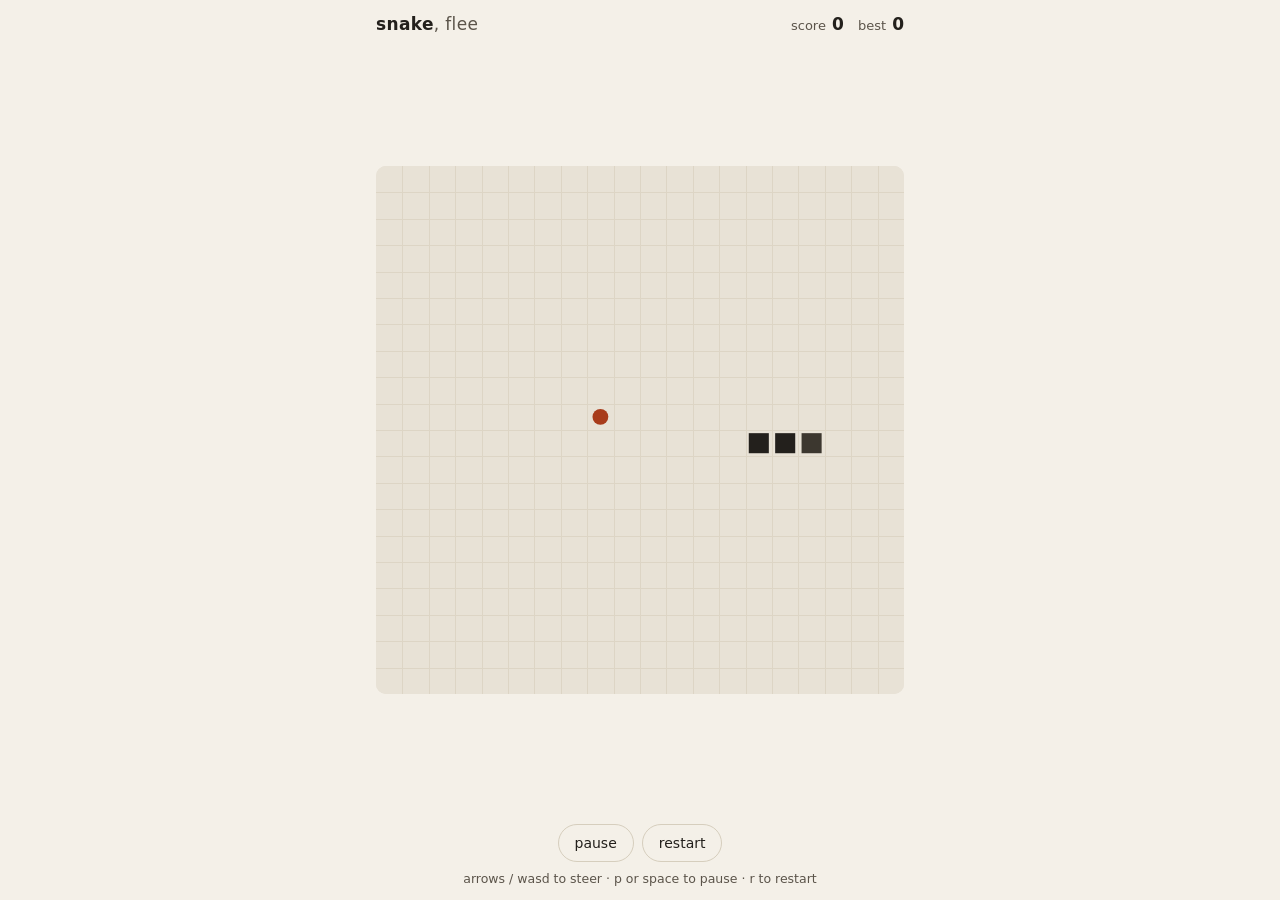
==== index.html @ 3b438651 "hud: live score, persisted best, pause and game-over overlay" ====
<!DOCTYPE html>
<html lang="en">
<head>
<meta charset="utf-8">
<meta name="viewport" content="width=device-width, initial-scale=1, viewport-fit=cover">
<title>snake, flee — the food runs away</title>
<link rel="stylesheet" href="style.css">
</head>
<body>
<main class="wrap">
  <header class="hud">
    <h1 class="title">snake<span class="title-dim">, flee</span></h1>
    <div class="scores">
      <span class="score"><span class="label">score</span> <b id="score">0</b></span>
      <span class="score"><span class="label">best</span> <b id="best">0</b></span>
    </div>
  </header>

  <div class="board" id="board">
    <div class="stage" id="stage">
      <canvas id="canvas" width="480" height="480" aria-label="Snake board"></canvas>
      <div class="overlay" id="overlay" hidden>
        <p class="over-title" id="overlayTitle">paused</p>
        <p class="over-line" id="overlayLine"></p>
        <p class="over-hint" id="overlayHint"></p>
      </div>
    </div>
  </div>

  <footer class="foot">
    <div class="controls">
      <button class="btn" id="pauseBtn" type="button">pause</button>
      <button class="btn" id="restartBtn" type="button">restart</button>
    </div>
    <p class="hint">arrows / wasd to steer &middot; p or space to pause &middot; r to restart</p>
  </footer>
</main>
<script src="app.js"></script>
</body>
</html>
---- style.css ----
/* Paper palette. Contrast is checked against the *adjacent* surface:
   ink #23201c on paper #f4f0e8 = 13.5:1; ink on board #e8e2d6 = 11.8:1;
   muted #5b544a on paper = 6.4:1; accent #a83c1b on board #e8e2d6 = 4.6:1
   (the food mark needs >=3:1, body text >=4.5:1 — both clear). */
:root {
  --paper: #f4f0e8;
  --board: #e8e2d6;
  --line: #d6cebd;
  --ink: #23201c;
  --muted: #5b544a;
  --accent: #a83c1b;
  --radius: 10px;
}

* { box-sizing: border-box; }

html, body {
  margin: 0;
  height: 100%;
}

body {
  background: var(--paper);
  color: var(--ink);
  font: 400 16px/1.45 ui-sans-serif, system-ui, -apple-system, "Segoe UI", Helvetica, Arial, sans-serif;
  -webkit-text-size-adjust: 100%;
}

/* The whole app is one non-scrolling column: HUD, square board, footer.
   The board takes whatever vertical space is left over (see .board). */
.wrap {
  height: 100%;
  max-width: 560px;
  margin: 0 auto;
  padding: max(12px, env(safe-area-inset-top)) 16px max(12px, env(safe-area-inset-bottom));
  display: flex;
  flex-direction: column;
  gap: 10px;
}

.hud {
  display: flex;
  align-items: baseline;
  justify-content: space-between;
  gap: 12px;
  flex: 0 0 auto;
}

.title {
  margin: 0;
  font-size: 17px;
  font-weight: 600;
  letter-spacing: 0.02em;
}
.title-dim { color: var(--muted); font-weight: 400; }

.scores {
  display: flex;
  gap: 14px;
  font-variant-numeric: tabular-nums;
}
.score { color: var(--muted); font-size: 13px; }
.score b { color: var(--ink); font-size: 17px; font-weight: 600; margin-left: 2px; }

.board {
  flex: 1 1 auto;
  min-height: 0;
  display: grid;
  place-items: center;
}

/* JS sets the pixel size each layout pass; these are only the pre-script
   defaults so nothing flashes oversized before the first frame. */
canvas {
  display: block;
  max-width: 100%;
  background: var(--board);
  border-radius: var(--radius);
  touch-action: none; /* swipes steer, they must not scroll or zoom */
}

.stage { position: relative; line-height: 0; }

/* Overlay sits on the board, never outside it, so nothing overlaps the HUD. */
.overlay {
  position: absolute;
  inset: 0;
  border-radius: var(--radius);
  background: rgba(244, 240, 232, 0.93);
  display: flex;
  flex-direction: column;
  align-items: center;
  justify-content: center;
  gap: 6px;
  line-height: 1.4;
  text-align: center;
  padding: 12px;
}
.overlay[hidden] { display: none; }
.over-title { margin: 0; font-size: 20px; font-weight: 600; }
.over-line { margin: 0; font-size: 15px; font-variant-numeric: tabular-nums; }
.over-hint { margin: 0; font-size: 13px; color: var(--muted); }

.foot {
  flex: 0 0 auto;
  display: flex;
  flex-direction: column;
  align-items: center;
  gap: 8px;
}

.controls { display: flex; gap: 8px; }

.btn {
  font: inherit;
  font-size: 14px;
  color: var(--ink);
  background: transparent;
  border: 1px solid var(--line);
  border-radius: 999px;
  padding: 7px 16px;
  min-height: 38px;
  cursor: pointer;
  touch-action: manipulation;
}
.btn:hover { background: var(--board); }
.btn:focus-visible { outline: 2px solid var(--accent); outline-offset: 2px; }

.hint {
  margin: 0;
  color: var(--muted);
  font-size: 12.5px;
  text-align: center;
}
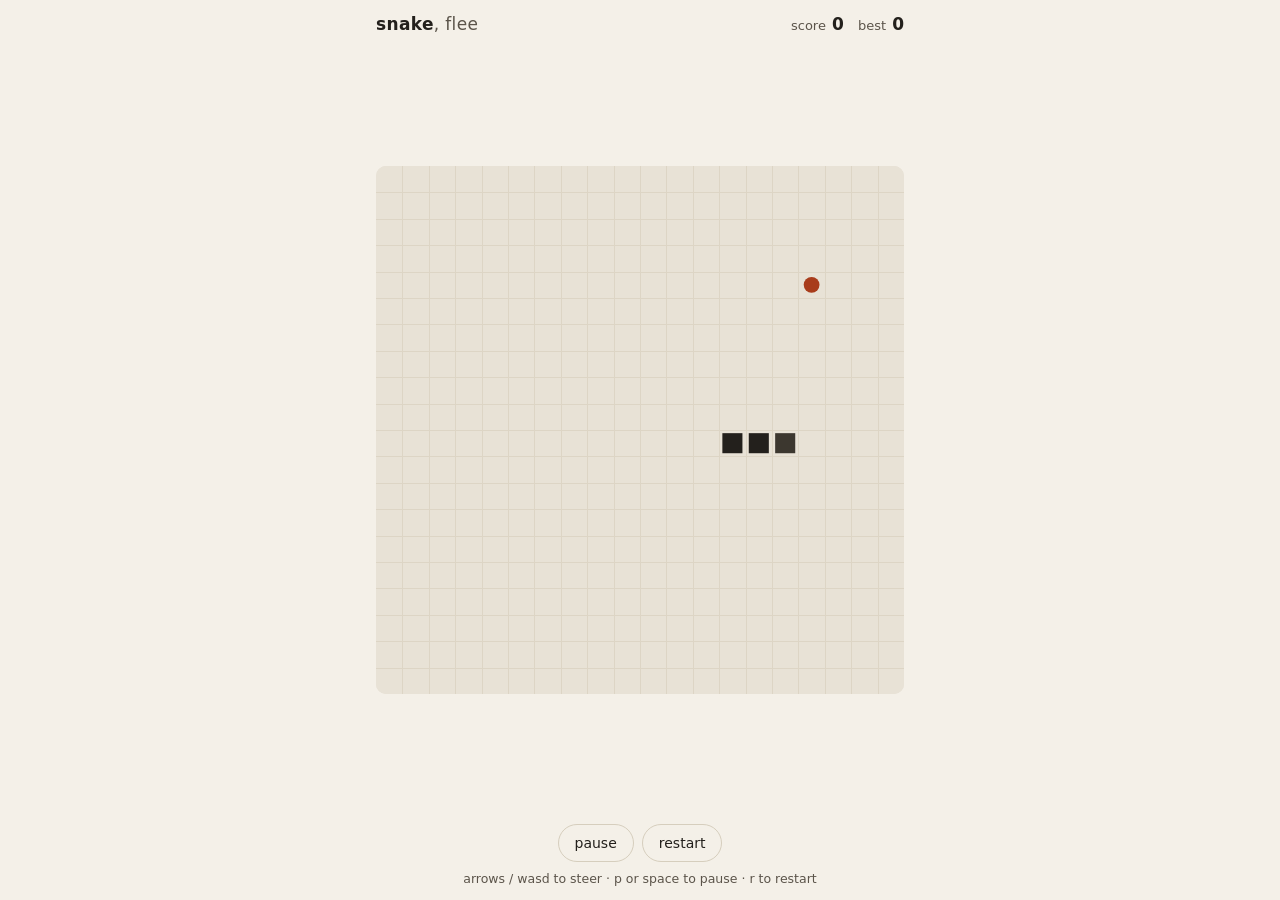
==== commit 7e9cd088: "tests: standalone assertion runner over the pure logic" ====
--- a/index.html
+++ b/index.html
@@ -4,6 +4,7 @@
 <meta charset="utf-8">
 <meta name="viewport" content="width=device-width, initial-scale=1, viewport-fit=cover">
 <title>snake, flee — the food runs away</title>
+<link rel="icon" href="data:,"><!-- no favicon file; this stops the 404 -->
 <link rel="stylesheet" href="style.css">
 </head>
 <body>
--- a/style.css
+++ b/style.css
@@ -79,7 +79,14 @@
   touch-action: none; /* swipes steer, they must not scroll or zoom */
 }
 
-.stage { position: relative; line-height: 0; }
+.stage {
+  position: relative;
+  line-height: 0;
+  touch-action: none;         /* the stage owns swipes; the page must not scroll */
+  -webkit-user-select: none;
+  user-select: none;
+  -webkit-tap-highlight-color: transparent;
+}
 
 /* Overlay sits on the board, never outside it, so nothing overlaps the HUD. */
 .overlay {
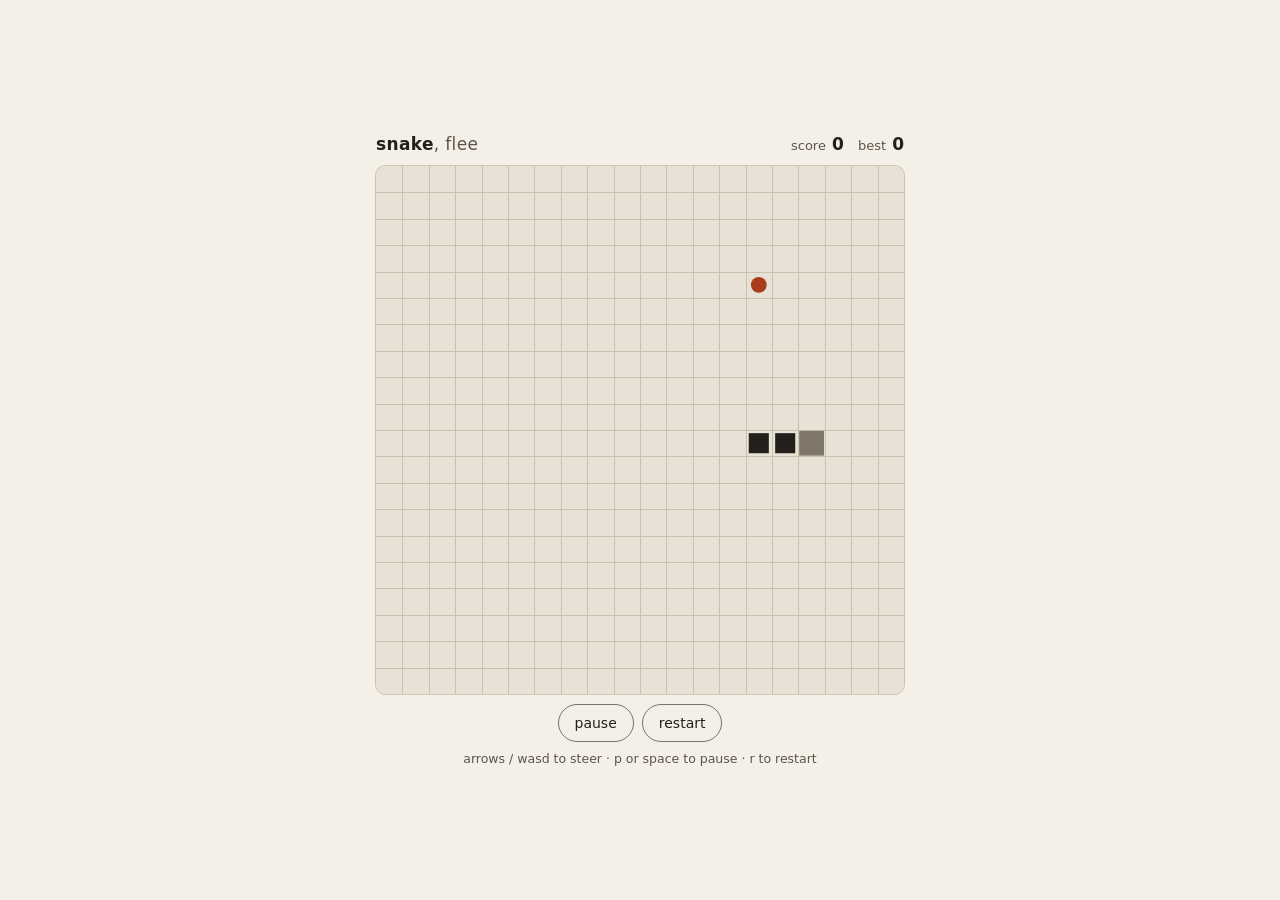
==== commit 910f5d5e: "fix(best): re-read storage at the moment of writing; move the best live A second tab silently destro" ====
--- a/index.html
+++ b/index.html
@@ -13,7 +13,7 @@
     <h1 class="title">snake<span class="title-dim">, flee</span></h1>
     <div class="scores">
       <span class="score"><span class="label">score</span> <b id="score">0</b></span>
-      <span class="score"><span class="label">best</span> <b id="best">0</b></span>
+      <span class="score" id="bestSlot"><span class="label">best</span> <b id="best">0</b></span>
     </div>
   </header>
 
--- a/style.css
+++ b/style.css
@@ -1,11 +1,16 @@
-/* Paper palette. Contrast is checked against the *adjacent* surface:
-   ink #23201c on paper #f4f0e8 = 13.5:1; ink on board #e8e2d6 = 11.8:1;
-   muted #5b544a on paper = 6.4:1; accent #a83c1b on board #e8e2d6 = 4.6:1
-   (the food mark needs >=3:1, body text >=4.5:1 — both clear). */
+/* Paper palette. Contrast measured against the *adjacent* surface:
+   ink #23201c on paper = 14.3:1, on the board = 12.6:1; muted text on paper
+   = 6.6:1; the accent food mark on the board = 4.9:1 (needs 3:1); the snake
+   head on the board = 3.4:1 and on the body = 3.7:1 (needs 3:1 — measured on
+   the rendered canvas, see the palette note in app.js). --edge is the only
+   affordance the buttons have, so it is held to 3:1 as well: 4.12:1 on paper,
+   3.63:1 on the hover fill. --line and --frame are decorative rules. */
 :root {
   --paper: #f4f0e8;
   --board: #e8e2d6;
-  --line: #d6cebd;
+  --line: #cbc2ae;
+  --frame: #cdc3ae;
+  --edge: #7a736a;
   --ink: #23201c;
   --muted: #5b544a;
   --accent: #a83c1b;
@@ -35,6 +40,7 @@
   padding: max(12px, env(safe-area-inset-top)) 16px max(12px, env(safe-area-inset-bottom));
   display: flex;
   flex-direction: column;
+  justify-content: center;
   gap: 10px;
 }
 
@@ -60,11 +66,15 @@
   font-variant-numeric: tabular-nums;
 }
 .score { color: var(--muted); font-size: 13px; }
+/* The record mark: the label alone changes colour while the run is above the
+   stored best. Quiet on purpose — the number beside it is already the news. */
+.score.is-record .label { color: var(--accent); }
 .score b { color: var(--ink); font-size: 17px; font-weight: 600; margin-left: 2px; }
 
+/* Sized by JS from the space the HUD and footer leave over — the element
+   itself must not grow, or measuring it would feed back into the size. */
 .board {
-  flex: 1 1 auto;
-  min-height: 0;
+  flex: 0 0 auto;
   display: grid;
   place-items: center;
 }
@@ -82,6 +92,10 @@
 .stage {
   position: relative;
   line-height: 0;
+  border-radius: var(--radius);
+  /* Hairline frame: keeps the board readable as an object even when the
+     overlay covers it. Shadow, not border, so it costs no layout box. */
+  box-shadow: 0 0 0 1px var(--frame);
   touch-action: none;         /* the stage owns swipes; the page must not scroll */
   -webkit-user-select: none;
   user-select: none;
@@ -123,7 +137,7 @@
   font-size: 14px;
   color: var(--ink);
   background: transparent;
-  border: 1px solid var(--line);
+  border: 1px solid var(--edge);
   border-radius: 999px;
   padding: 7px 16px;
   min-height: 38px;
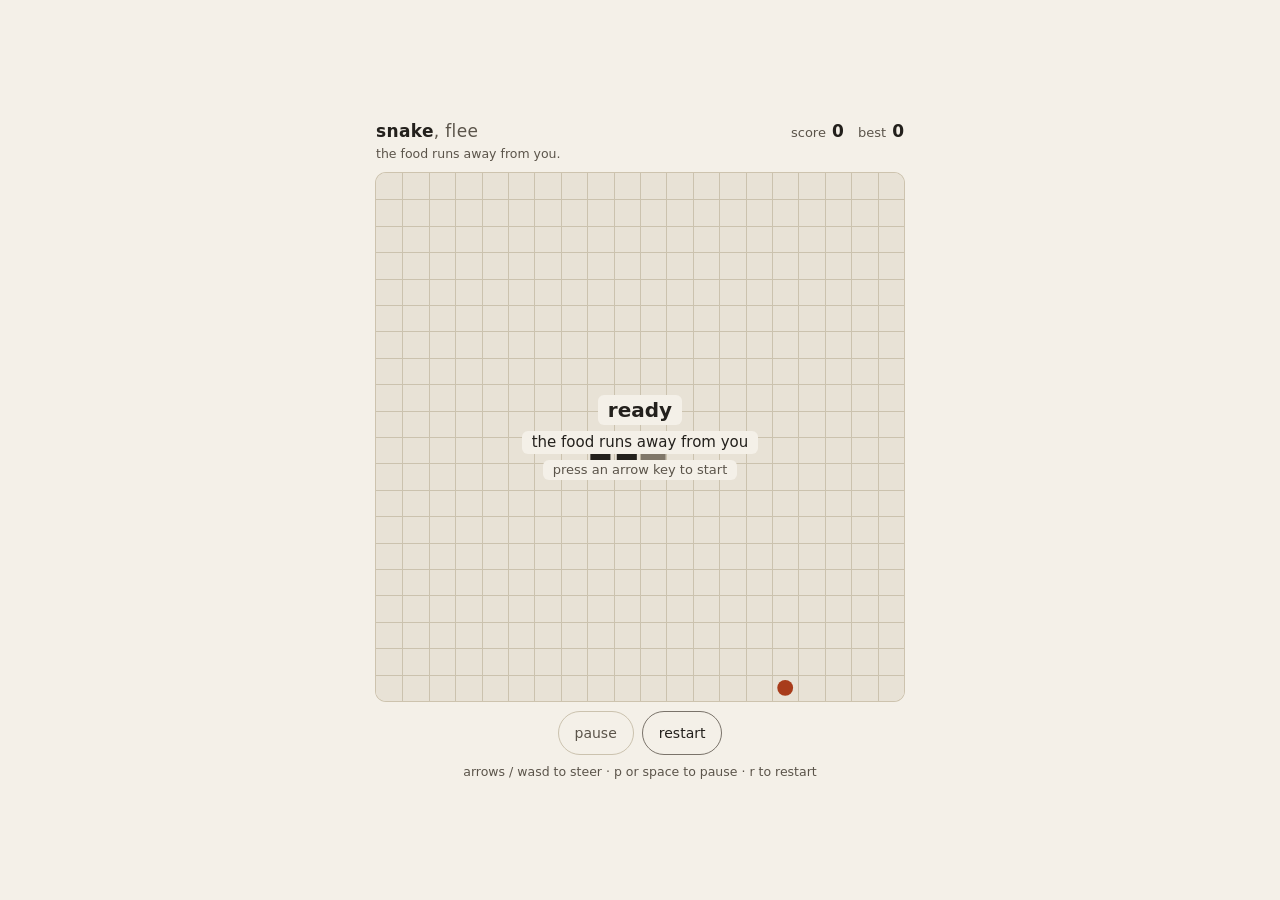
==== commit 0e1f2913: "fix(copy): state the mechanic on the page; an honest hint on touch 2. The whole page read 'snake, fl" ====
--- a/index.html
+++ b/index.html
@@ -10,7 +10,12 @@
 <body>
 <main class="wrap">
   <header class="hud">
-    <h1 class="title">snake<span class="title-dim">, flee</span></h1>
+    <div class="titles">
+      <h1 class="title">snake<span class="title-dim">, flee</span></h1>
+      <!-- The twist, on the page and not only in the <title>: a screenshot or
+           an embed has to say what this is. -->
+      <p class="tagline">the food runs away from you.</p>
+    </div>
     <div class="scores">
       <span class="score"><span class="label">score</span> <b id="score">0</b></span>
       <span class="score" id="bestSlot"><span class="label">best</span> <b id="best">0</b></span>
--- a/style.css
+++ b/style.css
@@ -31,10 +31,14 @@
   -webkit-text-size-adjust: 100%;
 }
 
-/* The whole app is one non-scrolling column: HUD, square board, footer.
-   The board takes whatever vertical space is left over (see .board). */
+/* One column: HUD, square board, footer. The board takes whatever vertical
+   space is left over (see .board). min-height, never height: below roughly
+   280 px of viewport the column is taller than the screen, and a fixed height
+   plus justify-content:center pushed the HUD off the top edge where no amount
+   of scrolling could reach it. With min-height the column grows past the
+   viewport instead and the page becomes an ordinary scrolling document. */
 .wrap {
-  height: 100%;
+  min-height: 100%;
   max-width: 560px;
   margin: 0 auto;
   padding: max(12px, env(safe-area-inset-top)) 16px max(12px, env(safe-area-inset-bottom));
@@ -59,6 +63,8 @@
   letter-spacing: 0.02em;
 }
 .title-dim { color: var(--muted); font-weight: 400; }
+.titles { display: flex; flex-direction: column; gap: 2px; }
+.tagline { margin: 0; color: var(--muted); font-size: 12.5px; }
 
 .scores {
   display: flex;
@@ -117,6 +123,16 @@
   text-align: center;
   padding: 12px;
 }
+/* The start gate does not veil the board at all — the board is the thing being
+   introduced. The prompt rides on its own paper plates instead, so the text
+   keeps its contrast and the grid behind it keeps all of its. */
+.overlay.is-start { background: transparent; }
+.overlay.is-start > p {
+  background: var(--paper);
+  border-radius: 6px;
+  padding: 1px 10px;
+}
+.overlay.is-start > p:empty { display: none; }
 .overlay[hidden] { display: none; }
 .over-title { margin: 0; font-size: 20px; font-weight: 600; }
 .over-line { margin: 0; font-size: 15px; font-variant-numeric: tabular-nums; }
@@ -140,11 +156,19 @@
   border: 1px solid var(--edge);
   border-radius: 999px;
   padding: 7px 16px;
-  min-height: 38px;
+  min-height: 44px;   /* thumb target; 38 px was under the 44 px floor */
   cursor: pointer;
   touch-action: manipulation;
 }
 .btn:hover { background: var(--board); }
+/* Unavailable, and it has to look it: the edge drops back to the decorative
+   rule, the label goes muted, the pointer and the hover fill stop. */
+.btn:disabled {
+  color: var(--muted);
+  border-color: var(--line);
+  cursor: default;
+}
+.btn:disabled:hover { background: transparent; }
 .btn:focus-visible { outline: 2px solid var(--accent); outline-offset: 2px; }
 
 .hint {
@@ -153,3 +177,43 @@
   font-size: 12.5px;
   text-align: center;
 }
+
+/* Nothing on this page transitions or animates today; the one piece of motion
+   is the run itself, and the start gate already holds that until the player
+   asks for it. This block is the standing promise for anything added later. */
+@media (prefers-reduced-motion: reduce) {
+  *, *::before, *::after {
+    animation-duration: 0.01ms !important;
+    animation-iteration-count: 1 !important;
+    transition-duration: 0.01ms !important;
+    scroll-behavior: auto !important;
+  }
+}
+
+/* Landscape, and short enough that stacking wastes the screen: put the HUD
+   and the footer either side of the board instead of above and below it. A
+   844x320 window went from a 187 px board (9.35 px cells) with most of the
+   width empty to a board limited only by the height. Portrait is untouched —
+   this needs a landscape orientation, a short viewport *and* 560 px of width
+   to fire, so a narrow short window keeps the ordinary scrolling column, and
+   layout() reads the flex direction back rather than assuming one. */
+@media (orientation: landscape) and (max-height: 520px) and (min-width: 560px) {
+  .wrap {
+    flex-direction: row;
+    align-items: center;
+    justify-content: center;
+    max-width: none;
+    gap: 14px;
+  }
+  .hud {
+    flex-direction: column;
+    align-items: flex-start;
+    justify-content: center;
+    gap: 8px;
+    min-width: 104px;
+    max-width: 140px;
+  }
+  .scores { flex-direction: column; gap: 4px; }
+  .foot { justify-content: center; max-width: 156px; }
+  .hint { text-align: left; }
+}
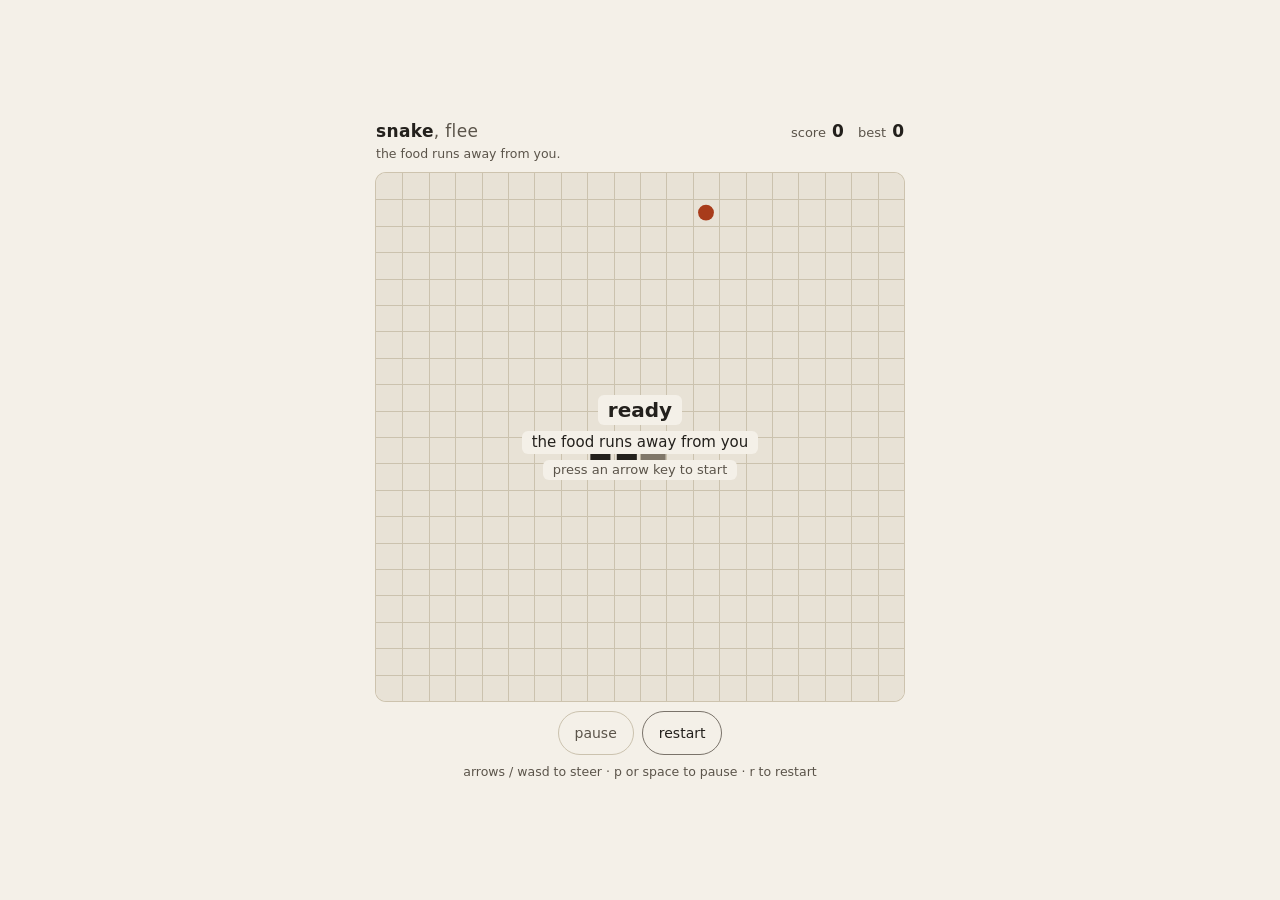
==== commit 45b50614: "fix(a11y): a polite live region and a role on the overlay [aria-live], [role=status] and [role=alert" ====
--- a/index.html
+++ b/index.html
@@ -25,13 +25,19 @@
   <div class="board" id="board">
     <div class="stage" id="stage">
       <canvas id="canvas" width="480" height="480" aria-label="Snake board"></canvas>
-      <div class="overlay" id="overlay" hidden>
+      <!-- role=status so the state this shows (ready / paused / game over)
+           is announced when it appears, not only drawn. -->
+      <div class="overlay" id="overlay" role="status" hidden>
         <p class="over-title" id="overlayTitle">paused</p>
         <p class="over-line" id="overlayLine"></p>
         <p class="over-hint" id="overlayHint"></p>
       </div>
     </div>
   </div>
+
+  <!-- Score changes, a new best and resuming are announced here. One
+       utterance per meal at most: a tick-by-tick reading would be unusable. -->
+  <p class="sr-only" id="live" role="status" aria-live="polite"></p>
 
   <footer class="foot">
     <div class="controls">
--- a/style.css
+++ b/style.css
@@ -170,6 +170,16 @@
 }
 .btn:disabled:hover { background: transparent; }
 .btn:focus-visible { outline: 2px solid var(--accent); outline-offset: 2px; }
+
+.sr-only {
+  position: absolute;
+  width: 1px; height: 1px;
+  margin: -1px; padding: 0; border: 0;
+  overflow: hidden;
+  clip: rect(0 0 0 0);
+  clip-path: inset(50%);
+  white-space: nowrap;
+}
 
 .hint {
   margin: 0;
@@ -215,5 +225,15 @@
   }
   .scores { flex-direction: column; gap: 4px; }
   .foot { justify-content: center; max-width: 156px; }
-  .hint { text-align: left; }
-}
+  .sr-only {
+  position: absolute;
+  width: 1px; height: 1px;
+  margin: -1px; padding: 0; border: 0;
+  overflow: hidden;
+  clip: rect(0 0 0 0);
+  clip-path: inset(50%);
+  white-space: nowrap;
+}
+
+.hint { text-align: left; }
+}
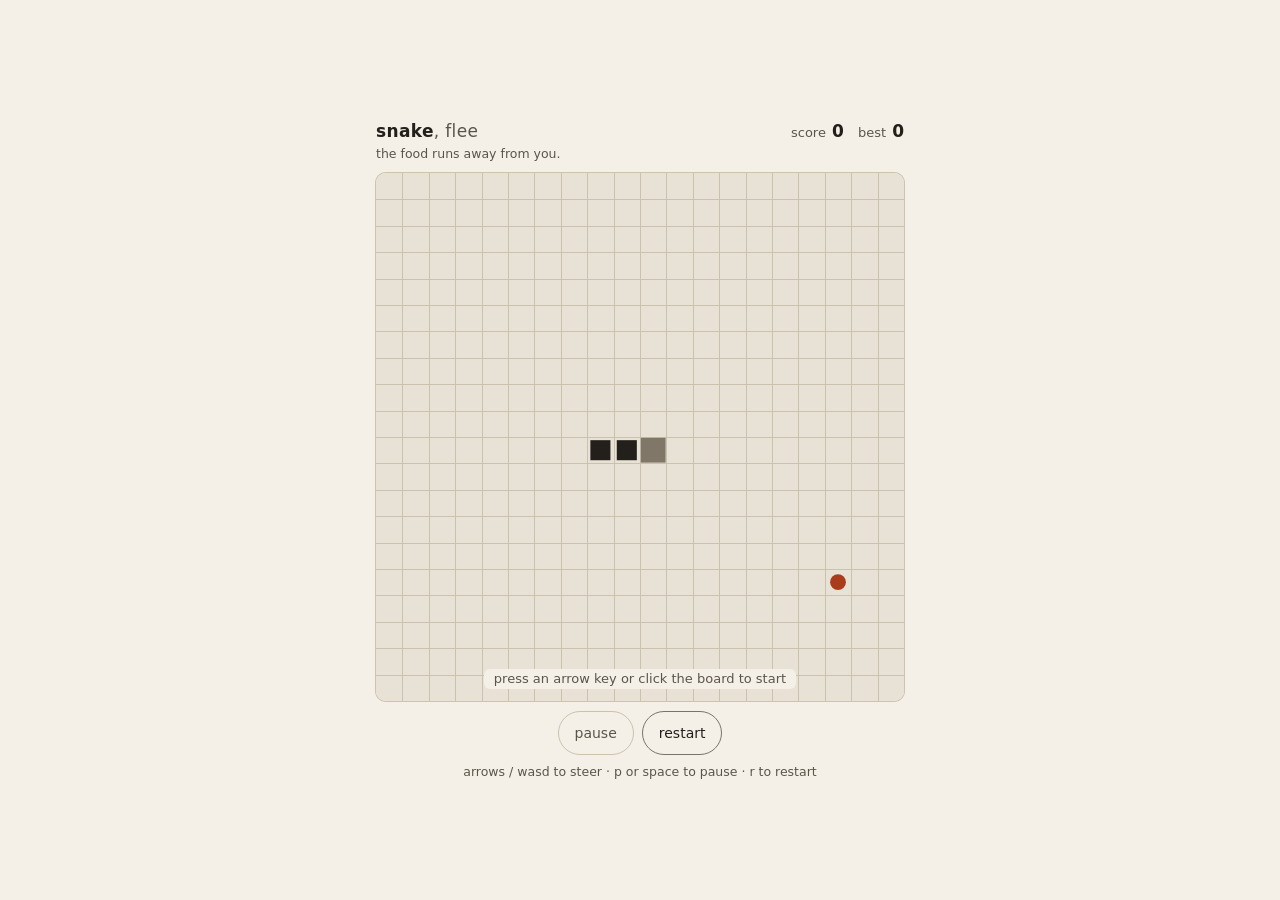
==== commit 71411613: "fix(a11y): the record mark is a glyph as well as a colour .is-record recoloured the label and nothin" ====
--- a/index.html
+++ b/index.html
@@ -18,7 +18,10 @@
     </div>
     <div class="scores">
       <span class="score"><span class="label">score</span> <b id="score">0</b></span>
-      <span class="score" id="bestSlot"><span class="label">best</span> <b id="best">0</b></span>
+      <!-- The star is the record's second channel: colour alone is nothing to
+           a colourblind player. aria-hidden because the live region already
+           says "new best" in words, and "black star" would be noise. -->
+      <span class="score" id="bestSlot"><span class="label">best</span> <b id="best">0</b><span class="mark" aria-hidden="true">&#9733;</span></span>
     </div>
   </header>
 
--- a/style.css
+++ b/style.css
@@ -72,9 +72,20 @@
   font-variant-numeric: tabular-nums;
 }
 .score { color: var(--muted); font-size: 13px; }
-/* The record mark: the label alone changes colour while the run is above the
-   stored best. Quiet on purpose — the number beside it is already the news. */
+/* The record mark, while the run is above the stored best. Two channels, not
+   one: the label takes the accent colour *and* a star appears beside the
+   number. The colour was carrying it alone at 5.55:1, which is a difference
+   only a reader who sees the hue can read; the star survives greyscale, a
+   colourblind eye and a screenshot. Quiet either way — the number beside it
+   is already the news. */
 .score.is-record .label { color: var(--accent); }
+.score .mark { display: none; }
+.score.is-record .mark {
+  display: inline;
+  color: var(--accent);
+  font-size: 13px;
+  margin-left: 3px;
+}
 .score b { color: var(--ink); font-size: 17px; font-weight: 600; margin-left: 2px; }
 
 /* Sized by JS from the space the HUD and footer leave over — the element
@@ -85,11 +96,19 @@
   place-items: center;
 }
 
-/* JS sets the pixel size each layout pass; these are only the pre-script
-   defaults so nothing flashes oversized before the first frame. */
+/* JS sets the width each layout pass; these are only the pre-script defaults
+   so nothing flashes oversized before the first frame. The height is not set
+   in JS and must not be: max-width clamps the width whenever the 160 px floor
+   is wider than the column — every viewport under 192 px — and an inline
+   height would then sit at 160 while the width was cut to 118, rendering the
+   board 118x160. The whole mechanic is defined in square cells, so that is a
+   wrong shape and not a cosmetic one. aspect-ratio makes the height follow
+   whatever the clamp leaves, at every width, with no breakpoint to get wrong. */
 canvas {
   display: block;
   max-width: 100%;
+  aspect-ratio: 1 / 1;
+  height: auto;
   background: var(--board);
   border-radius: var(--radius);
   touch-action: none; /* swipes steer, they must not scroll or zoom */
@@ -126,7 +145,10 @@
 /* The start gate does not veil the board at all — the board is the thing being
    introduced. The prompt rides on its own paper plates instead, so the text
    keeps its contrast and the grid behind it keeps all of its. */
-.overlay.is-start { background: transparent; }
+.overlay.is-start {
+  background: transparent;
+  justify-content: flex-end;   /* out of the middle, where the snake is */
+}
 .overlay.is-start > p {
   background: var(--paper);
   border-radius: 6px;
@@ -200,40 +222,37 @@
   }
 }
 
-/* Landscape, and short enough that stacking wastes the screen: put the HUD
-   and the footer either side of the board instead of above and below it. A
-   844x320 window went from a 187 px board (9.35 px cells) with most of the
-   width empty to a board limited only by the height. Portrait is untouched —
-   this needs a landscape orientation, a short viewport *and* 560 px of width
-   to fire, so a narrow short window keeps the ordinary scrolling column, and
-   layout() reads the flex direction back rather than assuming one. */
-@media (orientation: landscape) and (max-height: 520px) and (min-width: 560px) {
-  .wrap {
-    flex-direction: row;
-    align-items: center;
-    justify-content: center;
-    max-width: none;
-    gap: 14px;
-  }
-  .hud {
-    flex-direction: column;
-    align-items: flex-start;
-    justify-content: center;
-    gap: 8px;
-    min-width: 104px;
-    max-width: 140px;
-  }
-  .scores { flex-direction: column; gap: 4px; }
-  .foot { justify-content: center; max-width: 156px; }
-  .sr-only {
-  position: absolute;
-  width: 1px; height: 1px;
-  margin: -1px; padding: 0; border: 0;
-  overflow: hidden;
-  clip: rect(0 0 0 0);
-  clip-path: inset(50%);
-  white-space: nowrap;
-}
-
-.hint { text-align: left; }
-}
+/* Short viewports: put the HUD and the footer either side of the board
+   instead of above and below it, so the board is limited by the height
+   instead of by what the two stacked rows leave over. On 844x320 that is a
+   187 px board turning into 296 px.
+
+   This is a class, not a media query, and JS owns it. A query can only test
+   the window; which arrangement gives the larger board depends on the HUD's
+   and the footer's own measured size in each of them, and the old
+   `(orientation: landscape) and (max-height: 520px) and (min-width: 560px)`
+   guessed at that. It guessed wrong twice: 560x500 rendered a 204 px board
+   where 559x500 — one pixel narrower, the same page in the column layout —
+   rendered 341 px, and 844x521 rendered 362 px where 844x520 rendered 488.
+   chooseLayout() in app.js now measures both arrangements and adds .lay-row
+   only when the row actually wins, holding it to the same 528 px ceiling the
+   column's max-width imposes, so neither a pixel of width nor a pixel of
+   height can cost board size and a tall window still gets the column. */
+.wrap.lay-row {
+  flex-direction: row;
+  align-items: center;
+  justify-content: center;
+  max-width: none;
+  gap: 14px;
+}
+.lay-row .hud {
+  flex-direction: column;
+  align-items: flex-start;
+  justify-content: center;
+  gap: 8px;
+  min-width: 104px;
+  max-width: 140px;
+}
+.lay-row .scores { flex-direction: column; gap: 4px; }
+.lay-row .foot { justify-content: center; max-width: 156px; }
+.lay-row .hint { text-align: left; }
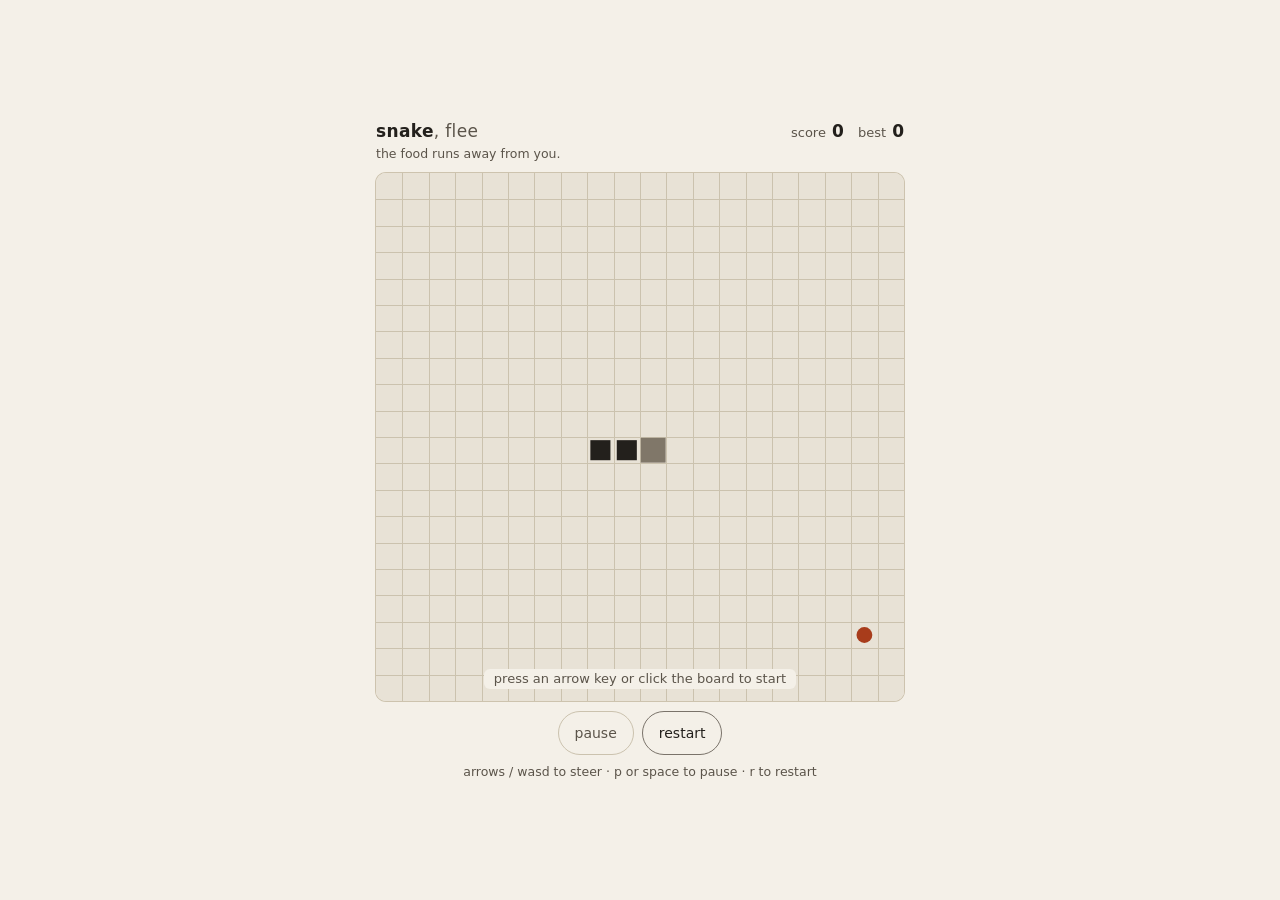
==== commit 7eb096fd: "fix(copy): a record end says so on the card Game over read identically whether or not the run took t" ====
--- a/index.html
+++ b/index.html
@@ -33,6 +33,9 @@
       <div class="overlay" id="overlay" role="status" hidden>
         <p class="over-title" id="overlayTitle">paused</p>
         <p class="over-line" id="overlayLine"></p>
+        <!-- Only on an ending that took the record. The card said the same
+             flat thing either way; the number was the only tell. -->
+        <p class="over-record" id="overlayRecord" hidden>&#9733; a new best</p>
         <p class="over-hint" id="overlayHint"></p>
       </div>
     </div>
--- a/style.css
+++ b/style.css
@@ -158,6 +158,9 @@
 .overlay[hidden] { display: none; }
 .over-title { margin: 0; font-size: 20px; font-weight: 600; }
 .over-line { margin: 0; font-size: 15px; font-variant-numeric: tabular-nums; }
+/* Same two channels as the HUD mark: the accent colour and the star, so the
+   line reads as the record even with no hue at all. */
+.over-record { margin: 0; font-size: 14px; font-weight: 600; color: var(--accent); }
 .over-hint { margin: 0; font-size: 13px; color: var(--muted); }
 
 .foot {
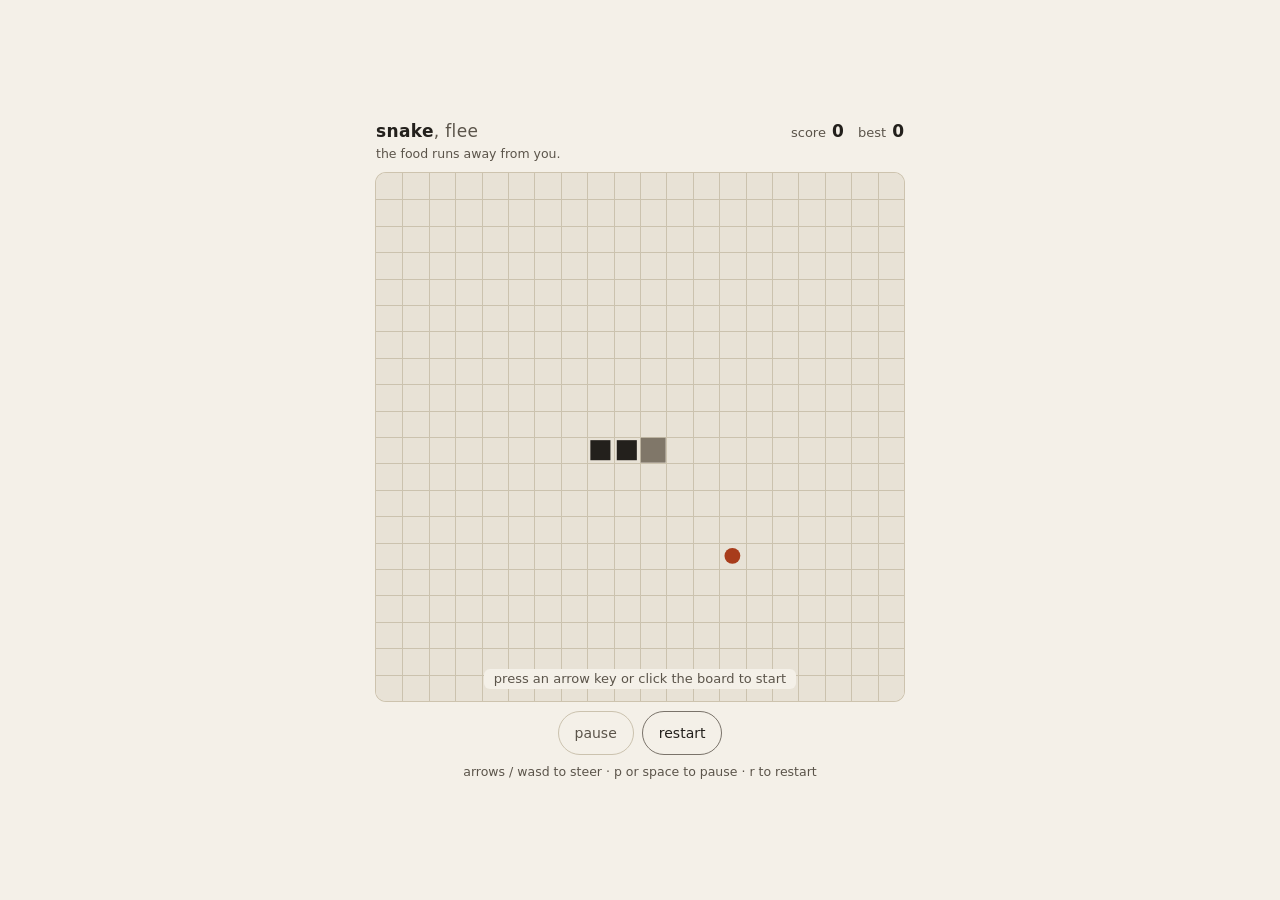
==== commit d9f57d7c: "fix(a11y): the card's star is hidden from the reader, like the HUD's The HUD star carries aria-hidde" ====
--- a/index.html
+++ b/index.html
@@ -34,8 +34,10 @@
         <p class="over-title" id="overlayTitle">paused</p>
         <p class="over-line" id="overlayLine"></p>
         <!-- Only on an ending that took the record. The card said the same
-             flat thing either way; the number was the only tell. -->
-        <p class="over-record" id="overlayRecord" hidden>&#9733; a new best</p>
+             flat thing either way; the number was the only tell. The star is
+             aria-hidden for the same reason the HUD's is at :24 — the words
+             beside it already say it, and "black star a new best" is noise. -->
+        <p class="over-record" id="overlayRecord" hidden><span aria-hidden="true">&#9733;</span> a new best</p>
         <p class="over-hint" id="overlayHint"></p>
       </div>
     </div>
